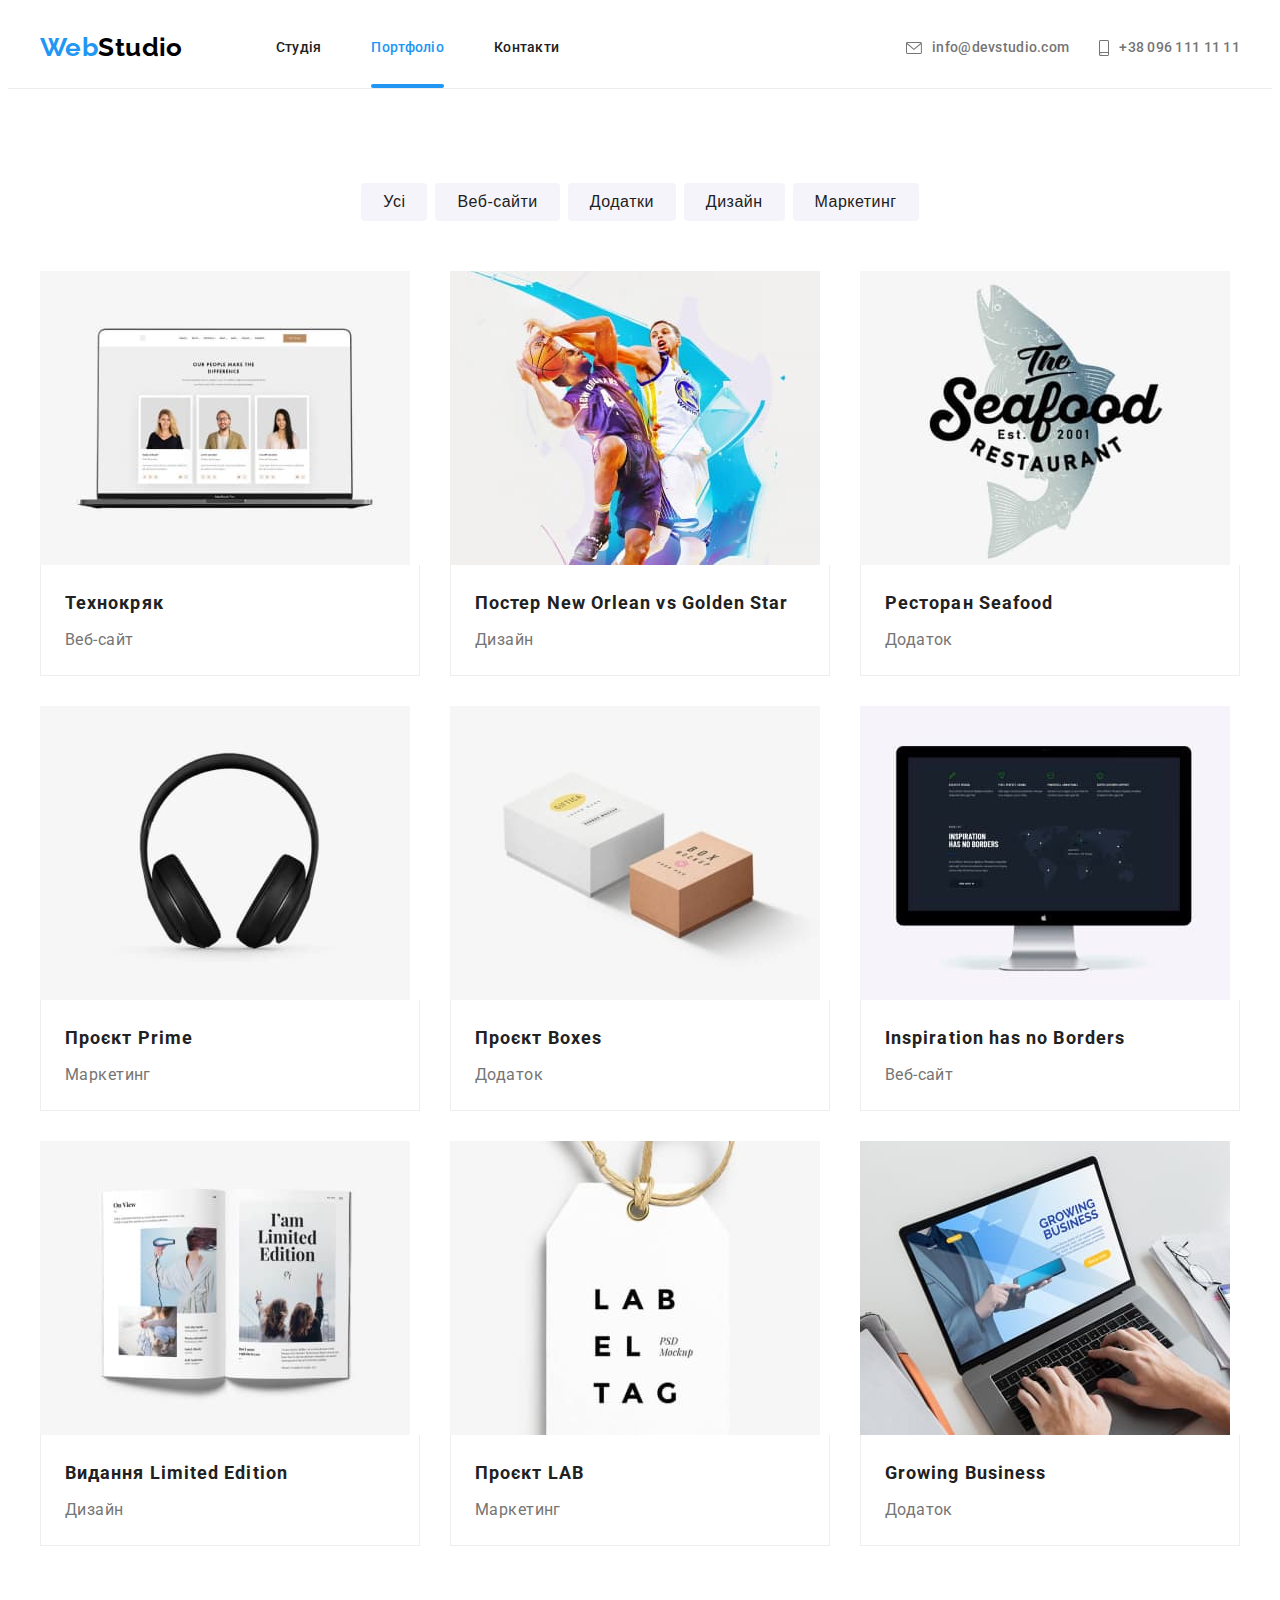
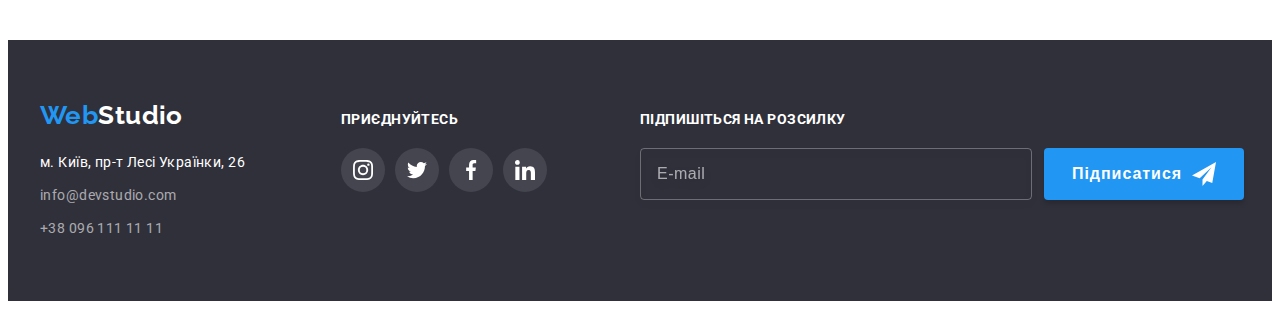
==== portfolio.html @ 10522398 "Зробив копію ДР №7" ====
<!DOCTYPE html>
<html lang="uk">
  <head>
    <meta charset="UTF-8" />
    <meta http-equiv="X-UA-Compatible" content="IE=edge" />
    <meta name="viewport" content="width=device-width, initial-scale=1.0" />
    <link rel="preconnect" href="https://fonts.googleapis.com" />
    <link rel="preconnect" href="https://fonts.gstatic.com" crossorigin />
    <link
      href="https://fonts.googleapis.com/css2?family=Raleway:wght@700&family=Roboto:wght@400;500;700;900&display=swap"
      rel="stylesheet"
    />
    <link
      rel="stylesheet"
      href="https://cdnjs.cloudflare.com/ajax/libs/modern-normalize/1.1.0/modern-normalize.min.css"
      integrity="sha512-wpPYUAdjBVSE4KJnH1VR1HeZfpl1ub8YT/NKx4PuQ5NmX2tKuGu6U/JRp5y+Y8XG2tV+wKQpNHVUX03MfMFn9Q=="
      crossorigin="anonymous"
      referrerpolicy="no-referrer"
    />
    <link rel="stylesheet" href="./css/main.min.css" />
    <title>WebStudio</title>
  </head>
  <body>
    <header class="header">
      <div class="container header__container">
        <nav class="navigation header__navigation">
          <a class="logo navigation__logo link" href="./index.html"
            >Web<span class="navigation__logo--color-black">Studio</span></a
          >
          <ul class="menu navigation__menu list">
            <li class="menu__item">
              <a class="menu__link link" href="./index.html">Студія</a>
            </li>
            <li class="menu__item">
              <a class="menu__link link current" href="./portfolio.html">Портфоліо</a>
            </li>
            <li class="menu__item">
              <a class="menu__link link" href="#">Контакти</a>
            </li>
          </ul>
        </nav>
        <ul class="contacts header__contacts list">
          <li>
            <a class="contacts__link link" href="mailto:info@devstudio.com">
              <svg class="contacts__icon" width="16" height="12">
                <use href="./img/icons.svg#icon-envelope"></use>
              </svg>
              info@devstudio.com</a
            >
          </li>
          <li>
            <a class="contacts__link link" href="tel:+380961111111">
              <svg class="contacts__icon" width="10" height="16">
                <use href="./img/icons.svg#icon-smartphone"></use>
              </svg>
              +38 096 111 11 11</a
            >
          </li>
        </ul>
      </div>
    </header>
    <main>
      <section class="portfolio">
        <div class="container">
          <h1 class="portfolio-title visually-hidden">Приклади робіт</h1>
          <ul class="portfolio-filter list">
            <li class="fiter-item">
              <button class="filter-btn btn" type="button">Усі</button>
            </li>
            <li class="fiter-item">
              <button class="filter-btn btn" type="button">Веб-сайти</button>
            </li>
            <li class="fiter-item">
              <button class="filter-btn btn" type="button">Додатки</button>
            </li>
            <li class="fiter-item">
              <button class="filter-btn btn" type="button">Дизайн</button>
            </li>
            <li class="fiter-item">
              <button class="filter-btn btn" type="button">Маркетинг</button>
            </li>
          </ul>
          <ul class="portfolio-list list">
            <li class="portfolio-item">
              <a
                class="portfolio-link link"
                href="#"
                target="_blank"
                rel="noreferrer nofollow noopener"
              >
                <div class="portfolio-top-wrap">
                  <img
                    class="portfolio-img"
                    src="./img/project-1.jpg"
                    alt="Веб-сайт відкритий на ноутбуку"
                    width="370"
                    height="294"
                  />
                  <p class="portfolio-top-text">
                    Ресурс пропонує комплексні пропозиції з різним рівнем
                    функціоналу та сервісів. Все це дозволить відвідувачу
                    отримати вичерпні відомості про компанію чи приватну особу.
                  </p>
                </div>
                <div class="portfolio-item-box">
                  <h2 class="portfolio-subtitle">Технокряк</h2>
                  <p class="portfolio-text">Веб-сайт</p>
                </div>
              </a>
            </li>
            <li class="portfolio-item">
              <a
                class="portfolio-link link"
                href="#"
                target="_blank"
                rel="noreferrer nofollow noopener"
              >
                <div class="portfolio-top-wrap">
                  <img
                    class="portfolio-img"
                    src="./img/project-2.jpg"
                    alt="Постер двох баскетболістів"
                    width="370"
                    height="294"
                  />
                  <p class="portfolio-top-text">
                    Ресурс пропонує комплексні пропозиції з різним рівнем
                    функціоналу та сервісів. Все це дозволить відвідувачу
                    отримати вичерпні відомості про компанію чи приватну особу.
                  </p>
                </div>
                <div class="portfolio-item-box">
                  <h2 class="portfolio-subtitle">
                    Постер <span lang="eu">New Orlean vs Golden Star</span>
                  </h2>
                  <p class="portfolio-text">Дизайн</p>
                </div>
              </a>
            </li>
            <li class="portfolio-item">
              <a
                class="portfolio-link link"
                href="#"
                target="_blank"
                rel="noreferrer nofollow noopener"
              >
                <div class="portfolio-top-wrap">
                  <img
                    class="portfolio-img"
                    src="./img/project-3.jpg"
                    alt="Логотип рибного ресторану"
                    width="370"
                    height="294"
                  />
                  <p class="portfolio-top-text">
                    Ресурс пропонує комплексні пропозиції з різним рівнем
                    функціоналу та сервісів. Все це дозволить відвідувачу
                    отримати вичерпні відомості про компанію чи приватну особу.
                  </p>
                </div>
                <div class="portfolio-item-box">
                  <h2 class="portfolio-subtitle">
                    Ресторан <span lang="eu">Seafood</span>
                  </h2>
                  <p class="portfolio-text">Додаток</p>
                </div>
              </a>
            </li>
            <li class="portfolio-item">
              <a
                class="portfolio-link link"
                href="#"
                target="_blank"
                rel="noreferrer nofollow noopener"
              >
                <div class="portfolio-top-wrap">
                  <img
                    class="portfolio-img"
                    src="./img/project-4.jpg"
                    alt="Навушники"
                    width="370"
                    height="294"
                  />
                  <p class="portfolio-top-text">
                    Ресурс пропонує комплексні пропозиції з різним рівнем
                    функціоналу та сервісів. Все це дозволить відвідувачу
                    отримати вичерпні відомості про компанію чи приватну особу.
                  </p>
                </div>
                <div class="portfolio-item-box">
                  <h2 class="portfolio-subtitle">
                    Проєкт <span lang="eu">Prime</span>
                  </h2>
                  <p class="portfolio-text">Маркетинг</p>
                </div>
              </a>
            </li>
            <li class="portfolio-item">
              <a
                class="portfolio-link link"
                href="#"
                target="_blank"
                rel="noreferrer nofollow noopener"
              >
                <div class="portfolio-top-wrap">
                  <img
                    class="portfolio-img"
                    src="./img/project-5.jpg"
                    alt="Дві коробки, біла і сіра"
                    width="370"
                    height="294"
                  />
                  <p class="portfolio-top-text">
                    Ресурс пропонує комплексні пропозиції з різним рівнем
                    функціоналу та сервісів. Все це дозволить відвідувачу
                    отримати вичерпні відомості про компанію чи приватну особу.
                  </p>
                </div>
                <div class="portfolio-item-box">
                  <h2 class="portfolio-subtitle">
                    Проєкт <span lang="eu">Boxes</span>
                  </h2>
                  <p class="portfolio-text">Додаток</p>
                </div>
              </a>
            </li>
            <li class="portfolio-item">
              <a
                class="portfolio-link link"
                href="#"
                target="_blank"
                rel="noreferrer nofollow noopener"
              >
                <div class="portfolio-top-wrap">
                  <img
                    class="portfolio-img"
                    src="./img/project-6.jpg"
                    alt="Веб-сайт відкритий на компьютері"
                    width="370"
                    height="294"
                  />
                  <p class="portfolio-top-text">
                    Ресурс пропонує комплексні пропозиції з різним рівнем
                    функціоналу та сервісів. Все це дозволить відвідувачу
                    отримати вичерпні відомості про компанію чи приватну особу.
                  </p>
                </div>
                <div class="portfolio-item-box">
                  <h2 class="portfolio-subtitle" lang="eu">
                    Inspiration has no Borders
                  </h2>
                  <p class="portfolio-text">Веб-сайт</p>
                </div>
              </a>
            </li>
            <li class="portfolio-item">
              <a
                class="portfolio-link link"
                href="#"
                target="_blank"
                rel="noreferrer nofollow noopener"
              >
                <div class="portfolio-top-wrap">
                  <img
                    class="portfolio-img"
                    src="./img/project-7.jpg"
                    alt="Розгорнуті сторінки журнала"
                    width="370"
                    height="294"
                  />
                  <p class="portfolio-top-text">
                    Ресурс пропонує комплексні пропозиції з різним рівнем
                    функціоналу та сервісів. Все це дозволить відвідувачу
                    отримати вичерпні відомості про компанію чи приватну особу.
                  </p>
                </div>
                <div class="portfolio-item-box">
                  <h2 class="portfolio-subtitle">
                    Видання <span lang="eu">Limited Edition</span>
                  </h2>
                  <p class="portfolio-text">Дизайн</p>
                </div>
              </a>
            </li>
            <li class="portfolio-item">
              <a
                class="portfolio-link link"
                href="#"
                target="_blank"
                rel="noreferrer nofollow noopener"
              >
                <div class="portfolio-top-wrap">
                  <img
                    class="portfolio-img"
                    src="./img/project-8.jpg"
                    alt="Дизайнерська бірка"
                    width="370"
                    height="294"
                  />
                  <p class="portfolio-top-text">
                    Ресурс пропонує комплексні пропозиції з різним рівнем
                    функціоналу та сервісів. Все це дозволить відвідувачу
                    отримати вичерпні відомості про компанію чи приватну особу.
                  </p>
                </div>
                <div class="portfolio-item-box">
                  <h2 class="portfolio-subtitle">
                    Проєкт <span lang="eu">LAB</span>
                  </h2>
                  <p class="portfolio-text">Маркетинг</p>
                </div>
              </a>
            </li>
            <li class="portfolio-item">
              <a
                class="portfolio-link link"
                href="#"
                target="_blank"
                rel="noreferrer nofollow noopener"
              >
                <div class="portfolio-top-wrap">
                  <img
                    class="portfolio-img"
                    src="./img/project-9.jpg"
                    alt="Чоловік відкриває додаток на ноутбуку"
                    width="370"
                    height="294"
                  />
                  <p class="portfolio-top-text">
                    Ресурс пропонує комплексні пропозиції з різним рівнем
                    функціоналу та сервісів. Все це дозволить відвідувачу
                    отримати вичерпні відомості про компанію чи приватну особу.
                  </p>
                </div>
                <div class="portfolio-item-box">
                  <h2 class="portfolio-subtitle" lang="eu">Growing Business</h2>
                  <p class="portfolio-text">Додаток</p>
                </div>
              </a>
            </li>
          </ul>
        </div>
      </section>
    </main>
    <footer class="footer">
      <div class="container footer__wrap">
        <div class="address-box">
          <a class="logo footer__logo link" href="./index.html"
            >Web<span class="footer__logo--color-white">Studio</span></a
          >
          <address class="address">
            <ul class="list">
              <li class="address__item">
                <a
                  class="address__link link"
                  href="https://goo.gl/maps/CPtrU1FHBa2aNyZL9"
                  target="_blank"
                  rel="noreferrer nofollow noopener"
                  >м. Київ, пр-т Лесі Українки, 26</a
                >
              </li>
              <li class="address__item">
                <a
                  class="address__link--secondary-color link"
                  href="mailto:info@devstudio.com"
                  >info@devstudio.com</a
                >
              </li>
              <li class="address__item">
                <a class="address__link--secondary-color link" href="tel:+380961111111"
                  >+38 096 111 11 11</a
                >
              </li>
            </ul>
          </address>
        </div>
        <div class="join">
          <p class="join__title">приєднуйтесь</p>
          <ul class="social list">
            <li class="social__item">
              <a
                class="social__link social__link--secondary-color link"
                href="#"
                target="_blank"
                rel="noreferrer nofollow noopener"
                ><svg class="join__icon" width="20" height="20">
                  <use href="./img/icons.svg#icon-instagram"></use>
                </svg>
              </a>
            </li>
            <li class="social__item">
              <a
                class="social__link social__link--secondary-color link"
                href="#"
                target="_blank"
                rel="noreferrer nofollow noopener"
                ><svg class="join__icon" width="20" height="20">
                  <use href="./img/icons.svg#icon-twitter"></use>
                </svg>
              </a>
            </li>
            <li class="social__item">
              <a
                class="social__link social__link--secondary-color link"
                href="#"
                target="_blank"
                rel="noreferrer nofollow noopener"
                ><svg class="join__icon" width="20" height="20">
                  <use href="./img/icons.svg#icon-facebook"></use>
                </svg>
              </a>
            </li>
            <li class="social__item">
              <a
                class="social__link social__link--secondary-color link"
                href="#"
                target="_blank"
                rel="noreferrer nofollow noopener"
                ><svg class="join__icon" width="20" height="20">
                  <use href="./img/icons.svg#icon-linkedin"></use>
                </svg>
              </a>
            </li>
          </ul>
        </div>
        <form class="subscribe footer__subscribe" name="subscribe">
          <label class="subscribe__title" for="subscribe"
            >Підпишіться на розсилку
          </label>
          <div class="subscribe__wrap">
            <input
              class="subscribe__input"
              type="email"
              name="email"
              id="subscribe"
              placeholder="E-mail"
            />
            <button class="subscribe__btn btn" type="submit">
              Підписатися
              <svg class="subscribe-icon" width="24" height="24">
                <use href="./img/icons.svg#icon-send"></use>
              </svg>
            </button>
          </div>
        </form>
      </div>
    </footer>
  </body>
</html>
---- css/main.min.css ----
:root{--accent-color: #2196f3;--primary-color: #757575;--secondary-color: #212121;--wite-color: #ffffff;--black-color: #000000;--sacondary-wite-color: rgba(255, 255, 255, 0.6);--background-color-wite: #ffffff;--sacondary-background-color: #2f303a;--team-background-color: #f5f4fa;--accent-background-color: #2196f3;--hover-background-color: #188ce8;--filter-background-color: #f5f4fa;--header-border: #ececec;--filter-item-border: #eeeeee;--hero-background-color: #c4c4c4;--icon-color: #afb1b8;--soc-background-color: rgba(255, 255, 255, 0.1);--animation: 250ms cubic-bezier(0.4, 0, 0.2, 1);--portfolio-overlay-background: rgba(33, 150, 243, 0.9);--backdrop-background-color: rgba(0, 0, 0, 0.2);--modal-background-color: #ffffff}p,h1,h2,h3,h4,h5,h6{margin:0}ul,ol{margin:0;padding-left:0}button{cursor:pointer}address{font-style:normal}img{display:block;max-width:100%;height:auto}body{font-family:"Roboto",sans-serif;font-size:14px;line-height:1.71;letter-spacing:.03em;color:var(--primary-color);background-color:var(--background-color-wite)}.link{text-decoration:none}.list{list-style:none}.visually-hidden{position:absolute;white-space:nowrap;width:1px;height:1px;overflow:hidden;border:0;padding:0;clip:rect(0 0 0 0);-webkit-clip-path:inset(50%);clip-path:inset(50%);margin:-1px}.logo{font-family:"Raleway",sans-serif;font-weight:700;font-size:26px;line-height:1.19;color:var(--accent-color);transition:color var(--animation)}.container{margin:0 auto;width:1200px;padding-left:15px;padding-right:15px}.btn{display:inline-block;border:none;text-align:center}.backdrop{width:100%;height:100%;background-color:var(--backdrop-background-color);position:fixed;top:0;transition:opacity 500ms linear,visibility 500ms linear;perspective:400px}.modal{padding:40px;width:528px;min-height:581px;background-color:var(--modal-background-color);box-shadow:0px 1px 3px rgba(0,0,0,.12),0px 1px 1px rgba(0,0,0,.14),0px 2px 1px rgba(0,0,0,.2);border-radius:4px;position:absolute;top:50%;left:50%;transform:translate(-50%, -50%) rotateX(0deg);transition:transform 500ms linear}.backdrop.is-hidden .modal{transform:translate(-50%, -50%) rotateX(270deg)}.modal-close{position:absolute;top:8px;right:8px;width:30px;height:30px;border:1px solid rgba(0,0,0,.1);border-radius:50%;background-color:rgba(0,0,0,0);display:flex;align-items:center;justify-content:center;transition:fill var(--animation)}.modal-close:hover,.modal-close:focus{fill:var(--accent-color)}.backdrop.is-hidden{visibility:hidden;opacity:0;pointer-events:none}.modal-title{margin-bottom:12px;font-weight:700;font-size:20px;line-height:1.15;text-align:center;letter-spacing:.03em;color:var(--secondary-color)}.modal-wrap{display:flex;flex-direction:column;align-items:center;gap:10px}.modal-label{width:100%;font-size:12px;line-height:1.17;letter-spacing:.01em}.modal-label-input{display:block;margin-top:4px;padding-left:41px;padding-right:16px;width:inherit;height:40px;border:1px solid rgba(33,33,33,.2);border-radius:4px;transition:border var(--animation)}.modal-label-input:focus{border:1px solid var(--accent-color)}.input-wrap{width:100%;position:relative}.modal-icon{position:absolute;top:50%;transform:translateY(-50%);left:12px;color:var(--secondary-color);fill:currentColor;transition:color var(--animation)}.modal-label-input:focus+.modal-icon{color:var(--accent-color)}.modal-label-textarea{display:block;padding:12px 16px;height:138px;resize:none;margin-top:4px;width:inherit;border:1px solid rgba(33,33,33,.2);border-radius:4px;transition:border var(--animation)}.modal-label-textarea:focus{border:1px solid var(--accent-color)}.modal-label-textarea::-moz-placeholder{font-family:"Roboto";font-style:normal;font-weight:400;font-size:12px;line-height:14px;letter-spacing:.01em;color:rgba(117,117,117,.5)}.modal-label-textarea:-ms-input-placeholder{font-family:"Roboto";font-style:normal;font-weight:400;font-size:12px;line-height:14px;letter-spacing:.01em;color:rgba(117,117,117,.5)}.modal-label-textarea::placeholder{font-family:"Roboto";font-style:normal;font-weight:400;font-size:12px;line-height:14px;letter-spacing:.01em;color:rgba(117,117,117,.5)}.modal-accept{display:flex;justify-content:center;align-items:center;margin-top:20px}.modal-accept-input{margin-right:8px;width:16px;height:15px}.modal-accept-icon{border:2px solid var(--secondary-color);border-radius:4px;margin-right:8px;transition:background-color var(--animation),border-color var(--animation)}.modal-accept-input:checked+.modal-accept-icon{background-color:var(--accent-color);border-color:var(--accent-color)}.modal-accept-formatting{font-family:"Roboto";font-size:14px}.modal-accept-link{color:var(--accent-color);transition:color var(--animation)}.modal-accept-link:hover,.modal-accept-link:focus{color:var(--hover-background-color)}.modal-btn{display:block;margin:0 auto;min-width:200px;height:50px;background-color:var(--accent-background-color);box-shadow:0px 4px 4px rgba(0,0,0,.15);border-radius:4px;border:none;font-weight:700;font-size:16px;line-height:1.88;letter-spacing:.06em;color:var(--wite-color);transition:background-color var(--animation)}.modal-btn:hover,.modal-btn:focus{background-color:var(--hover-background-color)}.social{display:flex;justify-content:center;gap:10px}.social__item{width:44px;height:44px}.social__link{width:100%;height:100%;border-radius:50%;display:flex;align-items:center;justify-content:center}.social__icon{fill:currentColor}.header{border-bottom:1px solid var(--header-border)}.header__container{display:flex;align-items:center;justify-content:space-between}.header__navigation{display:flex;align-items:center;gap:93px}.navigation__logo{padding-top:24px;padding-bottom:25px}.navigation__logo:hover,.navigation__logo:focus{color:var(--black-color)}.navigation__logo--color-black{color:var(--black-color);transition:color var(--animation)}.navigation__logo:hover .navigation__logo--color-black,.navigation__logo:focus .navigation__logo--color-black{color:var(--accent-color)}.navigation__menu{display:flex;gap:50px}.menu__link{position:relative;padding-top:32px;padding-bottom:32px;font-weight:500;line-height:1.14;letter-spacing:.02em;color:var(--secondary-color);transition:color var(--animation)}.menu__link::after{content:"";position:absolute;bottom:-1px;display:block;width:100%;height:4px;background-color:var(--accent-background-color);border-radius:2px;transform:scaleX(0);transition:transform var(--animation)}.menu__link:hover::after,.menu__link:focus::after{transform:scaleX(1)}.menu__link.current{color:var(--accent-color)}.menu__link.current::after{transform:scaleX(1)}.menu__link:hover,.menu__link:focus{color:var(--accent-color)}.header__contacts{display:flex;gap:30px}.contacts__link{position:relative;display:flex;align-items:center;gap:10px;padding-top:32px;padding-bottom:32px;font-weight:500;line-height:1.14;letter-spacing:.02em;color:inherit;transition:color var(--animation)}.contacts__link::after{content:"";position:absolute;bottom:-1px;display:block;width:100%;height:4px;background-color:var(--accent-background-color);border-radius:2px;transform:scaleX(0);transition:transform var(--animation)}.contacts__link:hover::after,.contacts__link:focus::after{transform:scaleX(1)}.contacts__link:hover,.contacts__link:focus{color:var(--accent-color)}.contacts__icon{fill:currentColor}.hero{background-size:cover;background-position:center;background-repeat:no-repeat;background-image:linear-gradient(rgba(47, 48, 58, 0.4), rgba(47, 48, 58, 0.4)),url(../img/img-bg.jpg);background-color:var(--hero-background-color);max-width:1600px;min-height:600px;padding:200px 0;text-align:center}.hero__wrap{margin:0 auto}.hero__title{max-width:696px;margin-right:auto;margin-left:auto;margin-bottom:30px;font-weight:900;font-size:44px;line-height:1.36;letter-spacing:.06em;text-transform:uppercase;color:var(--wite-color)}.hero__btn{padding:10px 32px;font-weight:700;font-size:16px;line-height:1.88;letter-spacing:.06em;color:var(--wite-color);background-color:var(--accent-background-color);box-shadow:0px 4px 4px rgba(0,0,0,.15);border-radius:4px;transition:background-color var(--animation)}.hero__btn:hover,.hero__btn:focus{background-color:var(--hover-background-color)}.advantages{padding:94px 0}.advantages__list{display:flex;gap:30px}.advantages__item{flex-basis:calc((100% - 90px)/4)}.advantages__wrap{display:flex;align-items:center;justify-content:center;margin-bottom:30px;width:100%;height:120px;background-color:var(--team-background-color);border-radius:4px}.advantages__subtitle{margin-bottom:10px;font-weight:700;font-size:14px;line-height:1.14;text-transform:uppercase;color:var(--secondary-color)}.pictures{padding-bottom:94px}.pictures__title{margin-bottom:50px;font-weight:700;font-size:36px;line-height:1.17;text-align:center;color:var(--secondary-color)}.pictures__list{display:flex;gap:30px}.pictures__item{position:relative;flex-basis:calc((100% - 60px)/3)}.pictures__text{position:absolute;bottom:0;width:100%;padding-top:27px;padding-bottom:27px;font-weight:700;line-height:1.14;text-align:center;text-transform:uppercase;background:rgba(47,48,58,.8);color:#fff}.team{padding:94px 0;background-color:var(--team-background-color)}.team__title{margin-bottom:50px;font-weight:700;font-size:36px;line-height:1.17;text-align:center;color:var(--secondary-color)}.team__list{display:flex;gap:30px}.team__item{flex-basis:calc((100% - 90px)/4);padding-bottom:30px;box-shadow:0px 1px 3px rgba(0,0,0,.12),0px 1px 1px rgba(0,0,0,.14),0px 2px 1px rgba(0,0,0,.2);border-radius:0px 0px 4px 4px;background-color:var(--background-color-wite)}.team__img{margin-bottom:30px}.team__subtitle{margin-bottom:10px;font-weight:500;font-size:16px;line-height:1.19;text-align:center;color:var(--secondary-color)}.team__text{margin-bottom:16px;font-size:16px;line-height:1.19;text-align:center}.tean__color-link{background-color:var(--background-color-wite);color:var(--icon-color);transition:background-color var(--animation),color var(--animation)}.tean__color-link:hover,.tean__color-link:focus{background-color:var(--accent-background-color);color:var(--background-color-wite)}.clients{padding:94px 0}.clients__title{font-size:36px;line-height:1.17;text-align:center;letter-spacing:.03em;color:var(--secondary-color);margin-bottom:50px}.clients__list{display:flex;gap:30px}.company__item{width:calc((100% - 150px)/6);height:92px}.company__link{width:100%;height:100%;color:var(--icon-color);border:1px solid var(--icon-color);border-radius:4px;display:flex;align-items:center;justify-content:center;transition:color var(--animation),border-color var(--animation)}.company__link:hover,.company__link:focus{color:var(--accent-color);border-color:var(--accent-color)}.company__icon{fill:currentColor}.footer{padding:60px 0;background-color:var(--sacondary-background-color)}.footer__wrap{display:flex}.address-box{margin-right:70px}.footer__logo{display:inline-block;margin-bottom:20px}.footer__logo:hover,.footer__logo:focus{color:var(--wite-color)}.footer__logo--color-white{color:var(--wite-color);transition:color var(--animation)}.footer__logo:hover .footer__logo--color-white,.footer__logo:focus .footer__logo--color-white{color:var(--accent-color)}.address{min-width:231px}.address__link{color:var(--wite-color);transition:color var(--animation)}.address__link:hover,.address__link:focus{color:var(--accent-color)}.address__link--secondary-color{color:var(--sacondary-wite-color);transition:color var(--animation)}.address__link--secondary-color:hover,.address__link--secondary-color:focus{color:var(--accent-color)}.address__item:not(:last-child){margin-bottom:9px}.join__title{font-weight:700;line-height:1.14;text-transform:uppercase;color:var(--wite-color);margin-top:12px;margin-bottom:20px}.join__list{display:flex;justify-content:center;gap:10px}.join-item{width:44px;height:44px}.social__link--secondary-color{background-color:var(--soc-background-color);color:var(--wite-color);transition:background-color var(--animation)}.social__link--secondary-color:hover,.social__link--secondary-color:focus{background-color:var(--accent-background-color)}.join__icon{fill:currentColor}.footer__subscribe{margin-left:93px}.subscribe__title{display:block;padding-top:12px;padding-bottom:20px;font-weight:700;line-height:1.14;text-transform:uppercase;color:var(--wite-color)}.subscribe__wrap{display:flex;gap:12px}.subscribe__input{padding:0 16px;width:358px;height:50px;font-size:16px;letter-spacing:.03em;color:rgba(255,255,255,.6);border:1px solid rgba(255,255,255,.3);filter:drop-shadow(0px 4px 4px rgba(0, 0, 0, 0.15));border-radius:4px;background-color:inherit}.subscribe__input::-moz-placeholder{font-size:16px;letter-spacing:.03em;color:rgba(255,255,255,.6)}.subscribe__input:-ms-input-placeholder{font-size:16px;letter-spacing:.03em;color:rgba(255,255,255,.6)}.subscribe__input::placeholder{font-size:16px;letter-spacing:.03em;color:rgba(255,255,255,.6)}.subscribe__btn{display:flex;align-items:center;justify-content:center;gap:10px;padding:10px 28px;font-weight:700;font-size:16px;line-height:1.88;letter-spacing:.06em;color:var(--wite-color);fill:currentColor;background-color:var(--accent-background-color);box-shadow:0px 4px 4px rgba(0,0,0,.15);border-radius:4px;border:none;transition:background-color var(--animation)}.subscribe__btn:hover,.subscribe__btn:focus{background-color:var(--hover-background-color)}.portfolio{padding:94px 0}.portfolio-filter{display:flex;justify-content:center;gap:8px;margin-bottom:50px}.filter-btn{padding:6px 22px;border-radius:4px;font-weight:500;font-size:16px;line-height:1.62;letter-spacing:.03em;color:var(--secondary-color);background-color:var(--filter-background-color);transition:color var(--animation),background-color var(--animation),box-shadow var(--animation)}.filter-btn:hover,.filter-btn:focus{color:var(--wite-color);background-color:var(--accent-background-color);box-shadow:0px 3px 1px rgba(0,0,0,.1),0px 1px 2px rgba(0,0,0,.08),0px 2px 2px rgba(0,0,0,.12)}.portfolio-list{display:flex;gap:30px;flex-wrap:wrap}.portfolio-item{flex-basis:calc((100% - 60px)/3);transition:box-shadow var(--animation)}.portfolio-link{display:block}.portfolio-link:hover,.portfolio-link:focus{box-shadow:0px 1px 1px rgba(0,0,0,.12),0px 4px 4px rgba(0,0,0,.06),1px 4px 6px rgba(0,0,0,.16)}.portfolio-item-box{border:1px solid var(--filter-item-border);border-top:0;padding:20px 24px}.portfolio-top-wrap{position:relative;overflow:hidden}.portfolio-top-text{position:absolute;top:0;padding:63px 24px;font-size:18px;line-height:1.56;letter-spacing:.03em;color:var(--wite-color);background-color:var(--portfolio-overlay-background);height:100%;transform:translateY(100%);transition:transform var(--animation);overflow:auto}.portfolio-link:hover .portfolio-top-text,.portfolio-link:focus .portfolio-top-text{transform:translateY(0)}.portfolio-subtitle{margin-bottom:4px;font-weight:700;font-size:18px;line-height:2;letter-spacing:.06em;color:var(--secondary-color)}.portfolio-text{font-size:16px;line-height:1.88;color:var(--primary-color)}/*# sourceMappingURL=main.min.css.map */
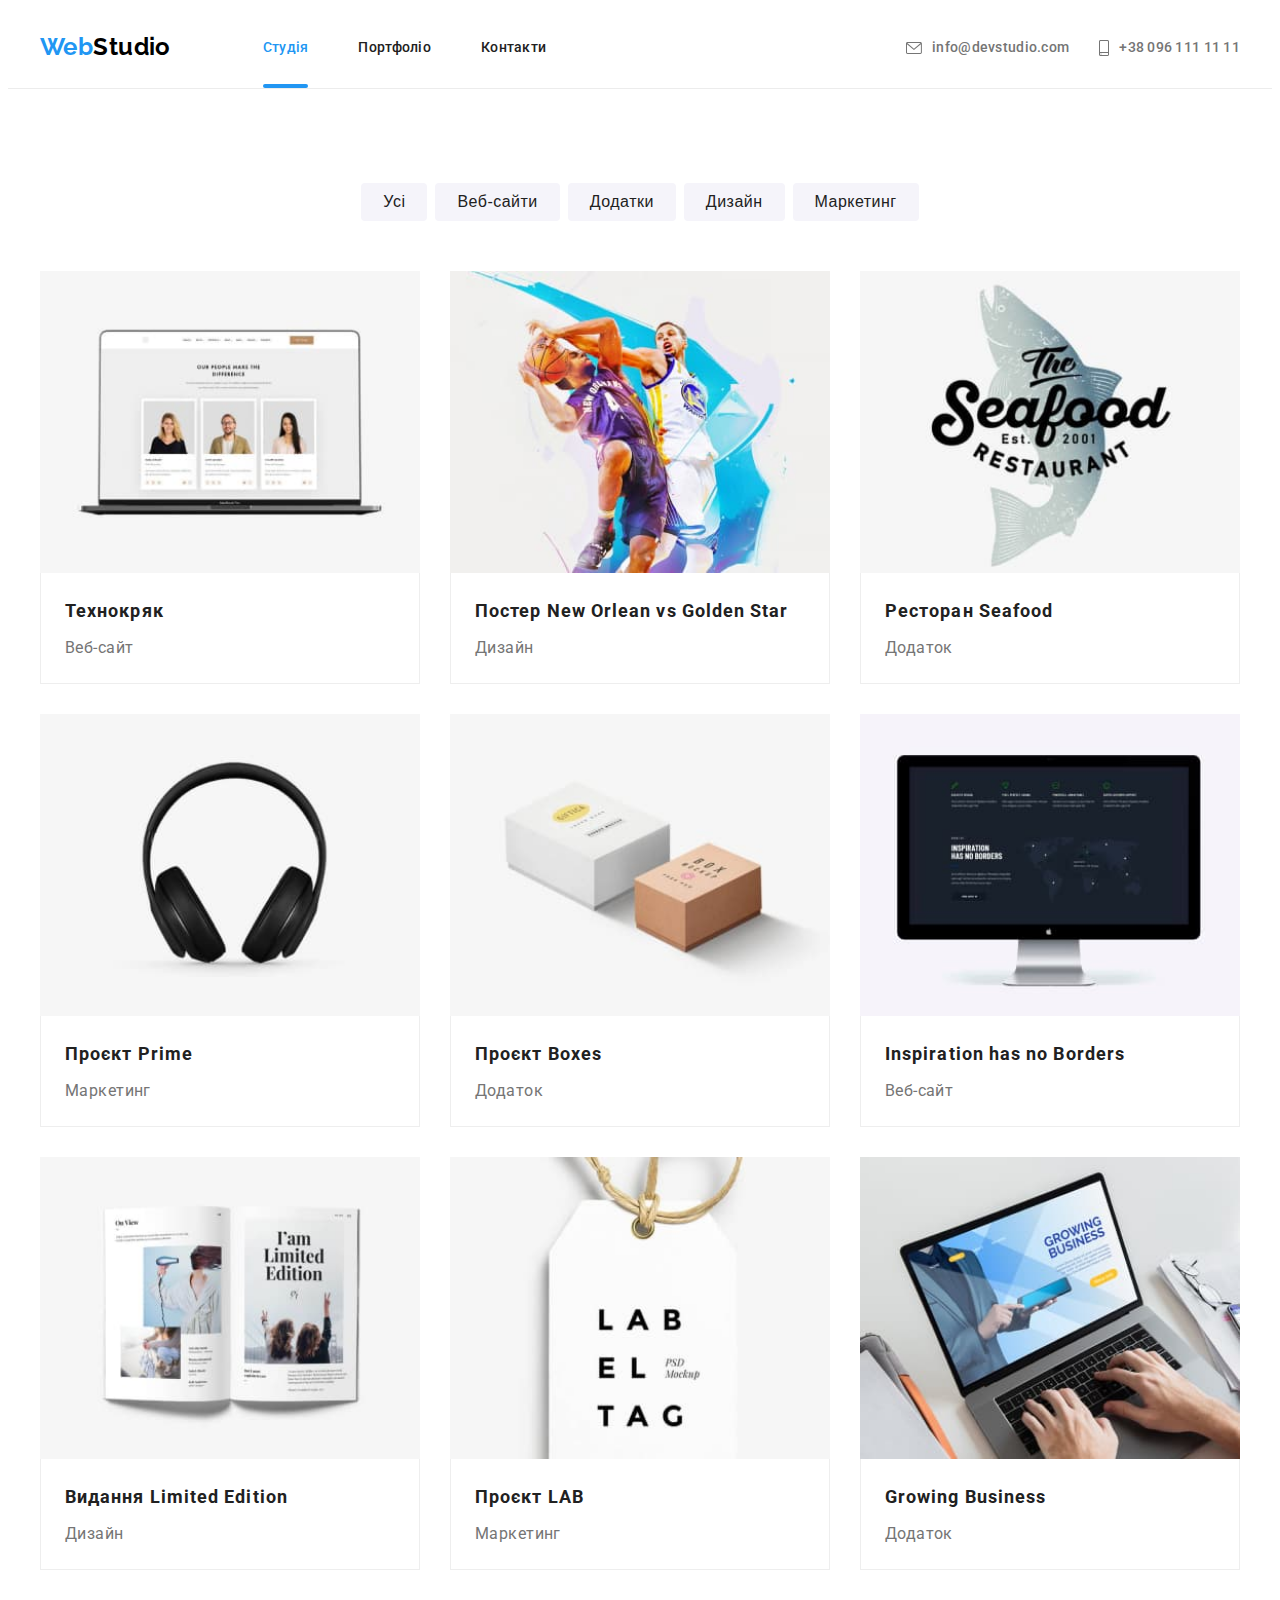
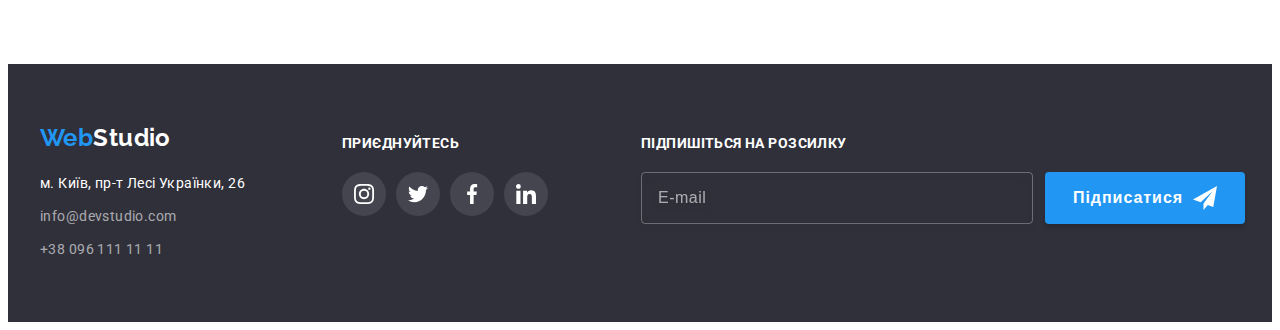
==== commit dace5418: "Доробив адаптивну графіку" ====
--- a/portfolio.html
+++ b/portfolio.html
@@ -23,40 +23,142 @@
   <body>
     <header class="header">
       <div class="container header__container">
-        <nav class="navigation header__navigation">
-          <a class="logo navigation__logo link" href="./index.html"
-            >Web<span class="navigation__logo--color-black">Studio</span></a
+        <a class="logo navigation__logo link" href="./index.html"
+          >Web<span class="navigation__logo--color-black">Studio</span></a
+        >
+        <div class="header__wrap">
+          <nav class="navigation header__navigation">
+            <ul class="menu navigation__menu list">
+              <li class="menu__item">
+                <a class="menu__link link current" href="./index.html"
+                  >Студія</a
+                >
+              </li>
+              <li class="menu__item">
+                <a class="menu__link link" href="./portfolio.html">Портфоліо</a>
+              </li>
+              <li class="menu__item">
+                <a class="menu__link link" href="#">Контакти</a>
+              </li>
+            </ul>
+          </nav>
+          <ul class="contacts header__contacts list">
+            <li>
+              <a class="contacts__link link" href="mailto:info@devstudio.com">
+                <svg class="contacts__icon--mail" width="16" height="12">
+                  <use href="./img/icons.svg#icon-envelope"></use>
+                </svg>
+                info@devstudio.com</a
+              >
+            </li>
+            <li>
+              <a class="contacts__link link" href="tel:+380961111111">
+                <svg class="contacts__icon--tel" width="10" height="16">
+                  <use href="./img/icons.svg#icon-smartphone"></use>
+                </svg>
+                +38 096 111 11 11</a
+              >
+            </li>
+          </ul>
+        </div>
+        <button class="menu-btn" type="button" data-menu-open>
+          <svg
+            width="40"
+            height="40"
+            aria-label="Кнопка відкриття мобільного меню"
           >
-          <ul class="menu navigation__menu list">
-            <li class="menu__item">
-              <a class="menu__link link" href="./index.html">Студія</a>
-            </li>
-            <li class="menu__item">
-              <a class="menu__link link current" href="./portfolio.html">Портфоліо</a>
-            </li>
-            <li class="menu__item">
-              <a class="menu__link link" href="#">Контакти</a>
+            <use
+              class="menu-btn__icon-menu"
+              href="./img/icons.svg#icon-menu"
+            ></use>
+          </svg>
+        </button>
+      </div>
+      <div class="mob-menu container is-hidden" data-menu>
+        <button class="menu-btn--close" type="button" data-menu-close>
+          <svg
+            width="40"
+            height="40"
+            aria-label="Кнопка закриття мобільного меню"
+          >
+            <use
+              class="menu-btn__icon-close"
+              href="./img/icons.svg#icon-close_menu"
+            ></use>
+          </svg>
+        </button>
+        <nav class="mob-menu__navigation">
+          <ul class="mob-menu__list list">
+            <li class="mob-menu__item">
+              <a class="mob-menu__link link current" href="./index.html"
+                >Студія</a
+              >
+            </li>
+            <li class="mob-menu__item">
+              <a class="mob-menu__link link" href="./portfolio.html"
+                >Портфоліо</a
+              >
+            </li>
+            <li class="mob-menu__item">
+              <a class="mob-menu__link link" href="#">Контакти</a>
             </li>
           </ul>
         </nav>
-        <ul class="contacts header__contacts list">
-          <li>
-            <a class="contacts__link link" href="mailto:info@devstudio.com">
-              <svg class="contacts__icon" width="16" height="12">
-                <use href="./img/icons.svg#icon-envelope"></use>
-              </svg>
-              info@devstudio.com</a
-            >
-          </li>
-          <li>
-            <a class="contacts__link link" href="tel:+380961111111">
-              <svg class="contacts__icon" width="10" height="16">
-                <use href="./img/icons.svg#icon-smartphone"></use>
-              </svg>
-              +38 096 111 11 11</a
-            >
-          </li>
-        </ul>
+        <div class="mob-menu__contacts--box">
+          <ul class="mob-menu__contacts list">
+            <li class="mob-menu__contacts-item">
+              <a class="mob-menu__contacts--tel link" href="tel:+380961111111">
+                +38 096 111 11 11</a
+              >
+            </li>
+            <li class="mob-menu__contacts-item">
+              <a
+                class="mob-menu__contacts--mail link"
+                href="mailto:info@devstudio.com"
+              >
+                info@devstudio.com</a
+              >
+            </li>
+          </ul>
+          <ul class="mob-menu__soc">
+            <li class="mob-menu__soc-list list">
+              <a
+                class="mob-menu__soc-link link"
+                href="#"
+                target="_blank"
+                rel="noreferrer nofollow noopener"
+                >Instagram</a
+              >
+            </li>
+            <li class="mob-menu__soc-list list">
+              <a
+                class="mob-menu__soc-link link"
+                href="#"
+                target="_blank"
+                rel="noreferrer nofollow noopener"
+                >Twitter</a
+              >
+            </li>
+            <li class="mob-menu__soc-list list">
+              <a
+                class="mob-menu__soc-link link"
+                href="#"
+                target="_blank"
+                rel="noreferrer nofollow noopener"
+                >Facebook</a
+              >
+            </li>
+            <li class="mob-menu__soc-list list">
+              <a
+                class="mob-menu__soc-link link"
+                href="#"
+                target="_blank"
+                rel="noreferrer nofollow noopener"
+                >LinkedIn</a
+              >
+            </li>
+          </ul>
+        </div>
       </div>
     </header>
     <main>
@@ -344,84 +446,88 @@
     </main>
     <footer class="footer">
       <div class="container footer__wrap">
-        <div class="address-box">
-          <a class="logo footer__logo link" href="./index.html"
-            >Web<span class="footer__logo--color-white">Studio</span></a
-          >
-          <address class="address">
-            <ul class="list">
-              <li class="address__item">
+        <div class="footer__box">
+          <div class="footer__address-box">
+            <a class="logo footer__logo link" href="./index.html"
+              >Web<span class="footer__logo--color-white">Studio</span></a
+            >
+            <address class="address">
+              <ul class="list">
+                <li class="address__item">
+                  <a
+                    class="address__link link"
+                    href="https://goo.gl/maps/CPtrU1FHBa2aNyZL9"
+                    target="_blank"
+                    rel="noreferrer nofollow noopener"
+                    >м. Київ, пр-т Лесі Українки, 26</a
+                  >
+                </li>
+                <li class="address__item">
+                  <a
+                    class="address__link--secondary-color link"
+                    href="mailto:info@devstudio.com"
+                    >info@devstudio.com</a
+                  >
+                </li>
+                <li class="address__item">
+                  <a
+                    class="address__link--secondary-color link"
+                    href="tel:+380961111111"
+                    >+38 096 111 11 11</a
+                  >
+                </li>
+              </ul>
+            </address>
+          </div>
+          <div class="join footer__join">
+            <p class="join__title">приєднуйтесь</p>
+            <ul class="social list">
+              <li class="social__item">
                 <a
-                  class="address__link link"
-                  href="https://goo.gl/maps/CPtrU1FHBa2aNyZL9"
+                  class="social__link social__link--secondary-color link"
+                  href="#"
                   target="_blank"
                   rel="noreferrer nofollow noopener"
-                  >м. Київ, пр-т Лесі Українки, 26</a
-                >
-              </li>
-              <li class="address__item">
+                  ><svg class="join__icon" width="20" height="20">
+                    <use href="./img/icons.svg#icon-instagram"></use>
+                  </svg>
+                </a>
+              </li>
+              <li class="social__item">
                 <a
-                  class="address__link--secondary-color link"
-                  href="mailto:info@devstudio.com"
-                  >info@devstudio.com</a
-                >
-              </li>
-              <li class="address__item">
-                <a class="address__link--secondary-color link" href="tel:+380961111111"
-                  >+38 096 111 11 11</a
-                >
+                  class="social__link social__link--secondary-color link"
+                  href="#"
+                  target="_blank"
+                  rel="noreferrer nofollow noopener"
+                  ><svg class="join__icon" width="20" height="20">
+                    <use href="./img/icons.svg#icon-twitter"></use>
+                  </svg>
+                </a>
+              </li>
+              <li class="social__item">
+                <a
+                  class="social__link social__link--secondary-color link"
+                  href="#"
+                  target="_blank"
+                  rel="noreferrer nofollow noopener"
+                  ><svg class="join__icon" width="20" height="20">
+                    <use href="./img/icons.svg#icon-facebook"></use>
+                  </svg>
+                </a>
+              </li>
+              <li class="social__item">
+                <a
+                  class="social__link social__link--secondary-color link"
+                  href="#"
+                  target="_blank"
+                  rel="noreferrer nofollow noopener"
+                  ><svg class="join__icon" width="20" height="20">
+                    <use href="./img/icons.svg#icon-linkedin"></use>
+                  </svg>
+                </a>
               </li>
             </ul>
-          </address>
-        </div>
-        <div class="join">
-          <p class="join__title">приєднуйтесь</p>
-          <ul class="social list">
-            <li class="social__item">
-              <a
-                class="social__link social__link--secondary-color link"
-                href="#"
-                target="_blank"
-                rel="noreferrer nofollow noopener"
-                ><svg class="join__icon" width="20" height="20">
-                  <use href="./img/icons.svg#icon-instagram"></use>
-                </svg>
-              </a>
-            </li>
-            <li class="social__item">
-              <a
-                class="social__link social__link--secondary-color link"
-                href="#"
-                target="_blank"
-                rel="noreferrer nofollow noopener"
-                ><svg class="join__icon" width="20" height="20">
-                  <use href="./img/icons.svg#icon-twitter"></use>
-                </svg>
-              </a>
-            </li>
-            <li class="social__item">
-              <a
-                class="social__link social__link--secondary-color link"
-                href="#"
-                target="_blank"
-                rel="noreferrer nofollow noopener"
-                ><svg class="join__icon" width="20" height="20">
-                  <use href="./img/icons.svg#icon-facebook"></use>
-                </svg>
-              </a>
-            </li>
-            <li class="social__item">
-              <a
-                class="social__link social__link--secondary-color link"
-                href="#"
-                target="_blank"
-                rel="noreferrer nofollow noopener"
-                ><svg class="join__icon" width="20" height="20">
-                  <use href="./img/icons.svg#icon-linkedin"></use>
-                </svg>
-              </a>
-            </li>
-          </ul>
+          </div>
         </div>
         <form class="subscribe footer__subscribe" name="subscribe">
           <label class="subscribe__title" for="subscribe"
@@ -445,5 +551,6 @@
         </form>
       </div>
     </footer>
+    <script src="./js/menu.js"></script>
   </body>
 </html>
--- a/css/main.min.css
+++ b/css/main.min.css
@@ -1 +1 @@
-:root{--accent-color: #2196f3;--primary-color: #757575;--secondary-color: #212121;--wite-color: #ffffff;--black-color: #000000;--sacondary-wite-color: rgba(255, 255, 255, 0.6);--background-color-wite: #ffffff;--sacondary-background-color: #2f303a;--team-background-color: #f5f4fa;--accent-background-color: #2196f3;--hover-background-color: #188ce8;--filter-background-color: #f5f4fa;--header-border: #ececec;--filter-item-border: #eeeeee;--hero-background-color: #c4c4c4;--icon-color: #afb1b8;--soc-background-color: rgba(255, 255, 255, 0.1);--animation: 250ms cubic-bezier(0.4, 0, 0.2, 1);--portfolio-overlay-background: rgba(33, 150, 243, 0.9);--backdrop-background-color: rgba(0, 0, 0, 0.2);--modal-background-color: #ffffff}p,h1,h2,h3,h4,h5,h6{margin:0}ul,ol{margin:0;padding-left:0}button{cursor:pointer}address{font-style:normal}img{display:block;max-width:100%;height:auto}body{font-family:"Roboto",sans-serif;font-size:14px;line-height:1.71;letter-spacing:.03em;color:var(--primary-color);background-color:var(--background-color-wite)}.link{text-decoration:none}.list{list-style:none}.visually-hidden{position:absolute;white-space:nowrap;width:1px;height:1px;overflow:hidden;border:0;padding:0;clip:rect(0 0 0 0);-webkit-clip-path:inset(50%);clip-path:inset(50%);margin:-1px}.logo{font-family:"Raleway",sans-serif;font-weight:700;font-size:26px;line-height:1.19;color:var(--accent-color);transition:color var(--animation)}.container{margin:0 auto;width:1200px;padding-left:15px;padding-right:15px}.btn{display:inline-block;border:none;text-align:center}.backdrop{width:100%;height:100%;background-color:var(--backdrop-background-color);position:fixed;top:0;transition:opacity 500ms linear,visibility 500ms linear;perspective:400px}.modal{padding:40px;width:528px;min-height:581px;background-color:var(--modal-background-color);box-shadow:0px 1px 3px rgba(0,0,0,.12),0px 1px 1px rgba(0,0,0,.14),0px 2px 1px rgba(0,0,0,.2);border-radius:4px;position:absolute;top:50%;left:50%;transform:translate(-50%, -50%) rotateX(0deg);transition:transform 500ms linear}.backdrop.is-hidden .modal{transform:translate(-50%, -50%) rotateX(270deg)}.modal-close{position:absolute;top:8px;right:8px;width:30px;height:30px;border:1px solid rgba(0,0,0,.1);border-radius:50%;background-color:rgba(0,0,0,0);display:flex;align-items:center;justify-content:center;transition:fill var(--animation)}.modal-close:hover,.modal-close:focus{fill:var(--accent-color)}.backdrop.is-hidden{visibility:hidden;opacity:0;pointer-events:none}.modal-title{margin-bottom:12px;font-weight:700;font-size:20px;line-height:1.15;text-align:center;letter-spacing:.03em;color:var(--secondary-color)}.modal-wrap{display:flex;flex-direction:column;align-items:center;gap:10px}.modal-label{width:100%;font-size:12px;line-height:1.17;letter-spacing:.01em}.modal-label-input{display:block;margin-top:4px;padding-left:41px;padding-right:16px;width:inherit;height:40px;border:1px solid rgba(33,33,33,.2);border-radius:4px;transition:border var(--animation)}.modal-label-input:focus{border:1px solid var(--accent-color)}.input-wrap{width:100%;position:relative}.modal-icon{position:absolute;top:50%;transform:translateY(-50%);left:12px;color:var(--secondary-color);fill:currentColor;transition:color var(--animation)}.modal-label-input:focus+.modal-icon{color:var(--accent-color)}.modal-label-textarea{display:block;padding:12px 16px;height:138px;resize:none;margin-top:4px;width:inherit;border:1px solid rgba(33,33,33,.2);border-radius:4px;transition:border var(--animation)}.modal-label-textarea:focus{border:1px solid var(--accent-color)}.modal-label-textarea::-moz-placeholder{font-family:"Roboto";font-style:normal;font-weight:400;font-size:12px;line-height:14px;letter-spacing:.01em;color:rgba(117,117,117,.5)}.modal-label-textarea:-ms-input-placeholder{font-family:"Roboto";font-style:normal;font-weight:400;font-size:12px;line-height:14px;letter-spacing:.01em;color:rgba(117,117,117,.5)}.modal-label-textarea::placeholder{font-family:"Roboto";font-style:normal;font-weight:400;font-size:12px;line-height:14px;letter-spacing:.01em;color:rgba(117,117,117,.5)}.modal-accept{display:flex;justify-content:center;align-items:center;margin-top:20px}.modal-accept-input{margin-right:8px;width:16px;height:15px}.modal-accept-icon{border:2px solid var(--secondary-color);border-radius:4px;margin-right:8px;transition:background-color var(--animation),border-color var(--animation)}.modal-accept-input:checked+.modal-accept-icon{background-color:var(--accent-color);border-color:var(--accent-color)}.modal-accept-formatting{font-family:"Roboto";font-size:14px}.modal-accept-link{color:var(--accent-color);transition:color var(--animation)}.modal-accept-link:hover,.modal-accept-link:focus{color:var(--hover-background-color)}.modal-btn{display:block;margin:0 auto;min-width:200px;height:50px;background-color:var(--accent-background-color);box-shadow:0px 4px 4px rgba(0,0,0,.15);border-radius:4px;border:none;font-weight:700;font-size:16px;line-height:1.88;letter-spacing:.06em;color:var(--wite-color);transition:background-color var(--animation)}.modal-btn:hover,.modal-btn:focus{background-color:var(--hover-background-color)}.social{display:flex;justify-content:center;gap:10px}.social__item{width:44px;height:44px}.social__link{width:100%;height:100%;border-radius:50%;display:flex;align-items:center;justify-content:center}.social__icon{fill:currentColor}.header{border-bottom:1px solid var(--header-border)}.header__container{display:flex;align-items:center;justify-content:space-between}.header__navigation{display:flex;align-items:center;gap:93px}.navigation__logo{padding-top:24px;padding-bottom:25px}.navigation__logo:hover,.navigation__logo:focus{color:var(--black-color)}.navigation__logo--color-black{color:var(--black-color);transition:color var(--animation)}.navigation__logo:hover .navigation__logo--color-black,.navigation__logo:focus .navigation__logo--color-black{color:var(--accent-color)}.navigation__menu{display:flex;gap:50px}.menu__link{position:relative;padding-top:32px;padding-bottom:32px;font-weight:500;line-height:1.14;letter-spacing:.02em;color:var(--secondary-color);transition:color var(--animation)}.menu__link::after{content:"";position:absolute;bottom:-1px;display:block;width:100%;height:4px;background-color:var(--accent-background-color);border-radius:2px;transform:scaleX(0);transition:transform var(--animation)}.menu__link:hover::after,.menu__link:focus::after{transform:scaleX(1)}.menu__link.current{color:var(--accent-color)}.menu__link.current::after{transform:scaleX(1)}.menu__link:hover,.menu__link:focus{color:var(--accent-color)}.header__contacts{display:flex;gap:30px}.contacts__link{position:relative;display:flex;align-items:center;gap:10px;padding-top:32px;padding-bottom:32px;font-weight:500;line-height:1.14;letter-spacing:.02em;color:inherit;transition:color var(--animation)}.contacts__link::after{content:"";position:absolute;bottom:-1px;display:block;width:100%;height:4px;background-color:var(--accent-background-color);border-radius:2px;transform:scaleX(0);transition:transform var(--animation)}.contacts__link:hover::after,.contacts__link:focus::after{transform:scaleX(1)}.contacts__link:hover,.contacts__link:focus{color:var(--accent-color)}.contacts__icon{fill:currentColor}.hero{background-size:cover;background-position:center;background-repeat:no-repeat;background-image:linear-gradient(rgba(47, 48, 58, 0.4), rgba(47, 48, 58, 0.4)),url(../img/img-bg.jpg);background-color:var(--hero-background-color);max-width:1600px;min-height:600px;padding:200px 0;text-align:center}.hero__wrap{margin:0 auto}.hero__title{max-width:696px;margin-right:auto;margin-left:auto;margin-bottom:30px;font-weight:900;font-size:44px;line-height:1.36;letter-spacing:.06em;text-transform:uppercase;color:var(--wite-color)}.hero__btn{padding:10px 32px;font-weight:700;font-size:16px;line-height:1.88;letter-spacing:.06em;color:var(--wite-color);background-color:var(--accent-background-color);box-shadow:0px 4px 4px rgba(0,0,0,.15);border-radius:4px;transition:background-color var(--animation)}.hero__btn:hover,.hero__btn:focus{background-color:var(--hover-background-color)}.advantages{padding:94px 0}.advantages__list{display:flex;gap:30px}.advantages__item{flex-basis:calc((100% - 90px)/4)}.advantages__wrap{display:flex;align-items:center;justify-content:center;margin-bottom:30px;width:100%;height:120px;background-color:var(--team-background-color);border-radius:4px}.advantages__subtitle{margin-bottom:10px;font-weight:700;font-size:14px;line-height:1.14;text-transform:uppercase;color:var(--secondary-color)}.pictures{padding-bottom:94px}.pictures__title{margin-bottom:50px;font-weight:700;font-size:36px;line-height:1.17;text-align:center;color:var(--secondary-color)}.pictures__list{display:flex;gap:30px}.pictures__item{position:relative;flex-basis:calc((100% - 60px)/3)}.pictures__text{position:absolute;bottom:0;width:100%;padding-top:27px;padding-bottom:27px;font-weight:700;line-height:1.14;text-align:center;text-transform:uppercase;background:rgba(47,48,58,.8);color:#fff}.team{padding:94px 0;background-color:var(--team-background-color)}.team__title{margin-bottom:50px;font-weight:700;font-size:36px;line-height:1.17;text-align:center;color:var(--secondary-color)}.team__list{display:flex;gap:30px}.team__item{flex-basis:calc((100% - 90px)/4);padding-bottom:30px;box-shadow:0px 1px 3px rgba(0,0,0,.12),0px 1px 1px rgba(0,0,0,.14),0px 2px 1px rgba(0,0,0,.2);border-radius:0px 0px 4px 4px;background-color:var(--background-color-wite)}.team__img{margin-bottom:30px}.team__subtitle{margin-bottom:10px;font-weight:500;font-size:16px;line-height:1.19;text-align:center;color:var(--secondary-color)}.team__text{margin-bottom:16px;font-size:16px;line-height:1.19;text-align:center}.tean__color-link{background-color:var(--background-color-wite);color:var(--icon-color);transition:background-color var(--animation),color var(--animation)}.tean__color-link:hover,.tean__color-link:focus{background-color:var(--accent-background-color);color:var(--background-color-wite)}.clients{padding:94px 0}.clients__title{font-size:36px;line-height:1.17;text-align:center;letter-spacing:.03em;color:var(--secondary-color);margin-bottom:50px}.clients__list{display:flex;gap:30px}.company__item{width:calc((100% - 150px)/6);height:92px}.company__link{width:100%;height:100%;color:var(--icon-color);border:1px solid var(--icon-color);border-radius:4px;display:flex;align-items:center;justify-content:center;transition:color var(--animation),border-color var(--animation)}.company__link:hover,.company__link:focus{color:var(--accent-color);border-color:var(--accent-color)}.company__icon{fill:currentColor}.footer{padding:60px 0;background-color:var(--sacondary-background-color)}.footer__wrap{display:flex}.address-box{margin-right:70px}.footer__logo{display:inline-block;margin-bottom:20px}.footer__logo:hover,.footer__logo:focus{color:var(--wite-color)}.footer__logo--color-white{color:var(--wite-color);transition:color var(--animation)}.footer__logo:hover .footer__logo--color-white,.footer__logo:focus .footer__logo--color-white{color:var(--accent-color)}.address{min-width:231px}.address__link{color:var(--wite-color);transition:color var(--animation)}.address__link:hover,.address__link:focus{color:var(--accent-color)}.address__link--secondary-color{color:var(--sacondary-wite-color);transition:color var(--animation)}.address__link--secondary-color:hover,.address__link--secondary-color:focus{color:var(--accent-color)}.address__item:not(:last-child){margin-bottom:9px}.join__title{font-weight:700;line-height:1.14;text-transform:uppercase;color:var(--wite-color);margin-top:12px;margin-bottom:20px}.join__list{display:flex;justify-content:center;gap:10px}.join-item{width:44px;height:44px}.social__link--secondary-color{background-color:var(--soc-background-color);color:var(--wite-color);transition:background-color var(--animation)}.social__link--secondary-color:hover,.social__link--secondary-color:focus{background-color:var(--accent-background-color)}.join__icon{fill:currentColor}.footer__subscribe{margin-left:93px}.subscribe__title{display:block;padding-top:12px;padding-bottom:20px;font-weight:700;line-height:1.14;text-transform:uppercase;color:var(--wite-color)}.subscribe__wrap{display:flex;gap:12px}.subscribe__input{padding:0 16px;width:358px;height:50px;font-size:16px;letter-spacing:.03em;color:rgba(255,255,255,.6);border:1px solid rgba(255,255,255,.3);filter:drop-shadow(0px 4px 4px rgba(0, 0, 0, 0.15));border-radius:4px;background-color:inherit}.subscribe__input::-moz-placeholder{font-size:16px;letter-spacing:.03em;color:rgba(255,255,255,.6)}.subscribe__input:-ms-input-placeholder{font-size:16px;letter-spacing:.03em;color:rgba(255,255,255,.6)}.subscribe__input::placeholder{font-size:16px;letter-spacing:.03em;color:rgba(255,255,255,.6)}.subscribe__btn{display:flex;align-items:center;justify-content:center;gap:10px;padding:10px 28px;font-weight:700;font-size:16px;line-height:1.88;letter-spacing:.06em;color:var(--wite-color);fill:currentColor;background-color:var(--accent-background-color);box-shadow:0px 4px 4px rgba(0,0,0,.15);border-radius:4px;border:none;transition:background-color var(--animation)}.subscribe__btn:hover,.subscribe__btn:focus{background-color:var(--hover-background-color)}.portfolio{padding:94px 0}.portfolio-filter{display:flex;justify-content:center;gap:8px;margin-bottom:50px}.filter-btn{padding:6px 22px;border-radius:4px;font-weight:500;font-size:16px;line-height:1.62;letter-spacing:.03em;color:var(--secondary-color);background-color:var(--filter-background-color);transition:color var(--animation),background-color var(--animation),box-shadow var(--animation)}.filter-btn:hover,.filter-btn:focus{color:var(--wite-color);background-color:var(--accent-background-color);box-shadow:0px 3px 1px rgba(0,0,0,.1),0px 1px 2px rgba(0,0,0,.08),0px 2px 2px rgba(0,0,0,.12)}.portfolio-list{display:flex;gap:30px;flex-wrap:wrap}.portfolio-item{flex-basis:calc((100% - 60px)/3);transition:box-shadow var(--animation)}.portfolio-link{display:block}.portfolio-link:hover,.portfolio-link:focus{box-shadow:0px 1px 1px rgba(0,0,0,.12),0px 4px 4px rgba(0,0,0,.06),1px 4px 6px rgba(0,0,0,.16)}.portfolio-item-box{border:1px solid var(--filter-item-border);border-top:0;padding:20px 24px}.portfolio-top-wrap{position:relative;overflow:hidden}.portfolio-top-text{position:absolute;top:0;padding:63px 24px;font-size:18px;line-height:1.56;letter-spacing:.03em;color:var(--wite-color);background-color:var(--portfolio-overlay-background);height:100%;transform:translateY(100%);transition:transform var(--animation);overflow:auto}.portfolio-link:hover .portfolio-top-text,.portfolio-link:focus .portfolio-top-text{transform:translateY(0)}.portfolio-subtitle{margin-bottom:4px;font-weight:700;font-size:18px;line-height:2;letter-spacing:.06em;color:var(--secondary-color)}.portfolio-text{font-size:16px;line-height:1.88;color:var(--primary-color)}/*# sourceMappingURL=main.min.css.map */+:root{--accent-color: #2196f3;--primary-color: #757575;--secondary-color: #212121;--wite-color: #ffffff;--black-color: #000000;--sacondary-wite-color: rgba(255, 255, 255, 0.6);--background-color-wite: #ffffff;--sacondary-background-color: #2f303a;--team-background-color: #f5f4fa;--accent-background-color: #2196f3;--hover-background-color: #188ce8;--filter-background-color: #f5f4fa;--header-border: #ececec;--filter-item-border: #eeeeee;--hero-background-color: #c4c4c4;--icon-color: #afb1b8;--soc-background-color: rgba(255, 255, 255, 0.1);--animation: 250ms cubic-bezier(0.4, 0, 0.2, 1);--portfolio-overlay-background: rgba(33, 150, 243, 0.9);--backdrop-background-color: rgba(0, 0, 0, 0.2);--modal-background-color: #ffffff}p,h1,h2,h3,h4,h5,h6{margin:0}ul,ol{margin:0;padding-left:0}button{cursor:pointer}address{font-style:normal}img{display:block;max-width:100%;height:auto;width:100%}body{font-family:"Roboto",sans-serif;font-size:14px;line-height:1.71;letter-spacing:.03em;color:var(--primary-color);background-color:var(--background-color-wite)}body.no-scroll{overflow-y:hidden}.link{text-decoration:none}.list{list-style:none}.is-hidden{visibility:hidden;opacity:0;pointer-events:none}.visually-hidden{position:absolute;white-space:nowrap;width:1px;height:1px;overflow:hidden;border:0;padding:0;clip:rect(0 0 0 0);-webkit-clip-path:inset(50%);clip-path:inset(50%);margin:-1px}.logo{font-family:"Raleway",sans-serif;font-weight:700;font-size:24px;line-height:1.17;color:var(--accent-color);transition:color var(--animation)}.container{margin:0 auto;width:100%;padding-left:15px;padding-right:15px}@media screen and (min-width: 480px){.container{max-width:480px}}@media screen and (min-width: 768px){.container{max-width:768px}}@media screen and (min-width: 1200px){.container{max-width:1200px}}.btn{display:inline-block;border:none;text-align:center}.backdrop{padding:15px;width:100%;height:100%;background-color:var(--backdrop-background-color);position:fixed;top:0;transition:opacity 500ms linear,visibility 500ms linear;perspective:400px;overflow-y:scroll}.modal{position:relative;padding:40px;width:100%;background-color:var(--modal-background-color);box-shadow:0px 1px 3px rgba(0,0,0,.12),0px 1px 1px rgba(0,0,0,.14),0px 2px 1px rgba(0,0,0,.2);border-radius:4px;transition:transform 500ms linear}.backdrop.is-hidden .modal{transform:translate(-50%, -50%) rotateX(270deg)}@media screen and (max-width: 767px){.modal{margin:93px auto 94px auto}}@media screen and (min-width: 768px)and (max-width: 1199px){.modal{margin:208px auto 207px auto}}@media screen and (max-width: 1199px){.modal{max-width:450px}}@media screen and (min-width: 1200px){.modal{width:528px;min-height:581px;position:absolute;top:50%;left:50%;transform:translate(-50%, -50%) rotateX(0deg)}}.modal-close{position:absolute;top:8px;right:8px;width:30px;height:30px;border:1px solid rgba(0,0,0,.1);border-radius:50%;background-color:rgba(0,0,0,0);display:flex;align-items:center;justify-content:center;transition:fill var(--animation)}.modal-close:hover,.modal-close:focus{fill:var(--accent-color)}.modal-close-icon{fill:currentColor}.modal-title{margin-bottom:12px;font-weight:700;font-size:20px;line-height:1.15;text-align:center;letter-spacing:.03em;color:var(--secondary-color)}.modal-wrap{display:flex;flex-direction:column;align-items:center;gap:10px}.modal-label{width:100%;font-size:12px;line-height:1.17;letter-spacing:.01em}.modal-label-input{display:block;margin-top:4px;padding-left:41px;padding-right:16px;width:inherit;height:40px;font-size:14px;line-height:1.1428571429;letter-spacing:.01em;color:var(--secondary-color);border:1px solid rgba(33,33,33,.2);border-radius:4px;transition:border var(--animation)}.modal-label-input:focus{border:1px solid var(--accent-color)}@media screen and (min-width: 1200px){.modal-label-input{font-size:12px;line-height:1.1666666667}}.input-wrap{width:100%;position:relative}.modal-icon{position:absolute;top:50%;transform:translateY(-50%);left:12px;color:var(--secondary-color);fill:currentColor;transition:color var(--animation)}.modal-label-input:focus+.modal-icon{color:var(--accent-color)}.modal-label-textarea{display:block;padding:12px 16px;height:120px;resize:none;margin-top:4px;width:inherit;font-size:14px;line-height:1.1428571429;letter-spacing:.01em;color:var(--secondary-color);border:1px solid rgba(33,33,33,.2);border-radius:4px;transition:border var(--animation)}.modal-label-textarea:focus{border:1px solid var(--accent-color)}.modal-label-textarea::-moz-placeholder{font-family:"Roboto";font-style:normal;font-weight:400;font-size:14px;line-height:1.1428571429;letter-spacing:.01em;color:rgba(117,117,117,.5)}.modal-label-textarea:-ms-input-placeholder{font-family:"Roboto";font-style:normal;font-weight:400;font-size:14px;line-height:1.1428571429;letter-spacing:.01em;color:rgba(117,117,117,.5)}.modal-label-textarea::placeholder{font-family:"Roboto";font-style:normal;font-weight:400;font-size:14px;line-height:1.1428571429;letter-spacing:.01em;color:rgba(117,117,117,.5)}@media screen and (min-width: 1200px){.modal-label-textarea::-moz-placeholder{font-size:12px;line-height:1.1666666667}.modal-label-textarea:-ms-input-placeholder{font-size:12px;line-height:1.1666666667}.modal-label-textarea::placeholder{font-size:12px;line-height:1.1666666667}}@media screen and (min-width: 1200px){.modal-label-textarea{font-size:12px;line-height:1.1666666667}}.modal-accept{display:flex;justify-content:center;align-items:center;margin-top:20px;margin-bottom:30px}.modal-accept-input{margin-right:8px;width:16px;height:15px}.modal-accept-icon{min-width:16px;border:2px solid var(--secondary-color);border-radius:4px;margin-right:8px;transition:background-color var(--animation),border-color var(--animation)}.modal-accept-input:checked+.modal-accept-icon{background-color:var(--accent-color);border-color:var(--accent-color)}.modal-accept-formatting{margin:0;font-family:"Roboto";font-size:12px;line-height:1.1666666667;letter-spacing:.03em;text-align:center;white-space:pre-wrap}@media screen and (min-width: 1200px){.modal-accept-formatting{font-size:14px;line-height:1.71}}.modal-accept-link{color:var(--accent-color);transition:color var(--animation)}.modal-accept-link:hover,.modal-accept-link:focus{color:var(--hover-background-color)}.modal-btn{display:block;margin:0 auto;min-width:200px;height:50px;background-color:var(--accent-background-color);box-shadow:0px 4px 4px rgba(0,0,0,.15);border-radius:4px;border:none;font-weight:700;font-size:16px;line-height:1.88;letter-spacing:.06em;color:var(--wite-color);transition:background-color var(--animation)}.modal-btn:hover,.modal-btn:focus{background-color:var(--hover-background-color)}.social{display:flex;justify-content:center;gap:10px}.social__item{width:44px;height:44px}.social__link{width:100%;height:100%;border-radius:50%;display:flex;align-items:center;justify-content:center}.social__icon{fill:currentColor}.header{border-bottom:1px solid var(--header-border)}.header__container{display:flex;align-items:center}@media screen and (max-width: 767px){.header__container{justify-content:space-between}}.header__navigation{display:flex;align-items:center;gap:93px}.navigation__logo{margin-right:87px;padding-top:24px;padding-bottom:25px}.navigation__logo:hover,.navigation__logo:focus{color:var(--black-color)}@media screen and (min-width: 1200px){.navigation__logo{margin-right:92px}}.navigation__logo--color-black{color:var(--black-color);transition:color var(--animation)}.navigation__logo:hover .navigation__logo--color-black,.navigation__logo:focus .navigation__logo--color-black{color:var(--accent-color)}.menu-btn{display:flex;border:none;padding:0;background-color:rgba(0,0,0,0);color:var(--secondary-color)}@media screen and (min-width: 768px){.menu-btn{display:none}}.menu-btn__icon-menu{fill:currentColor}.header__wrap{display:none;justify-content:space-between;width:100%}@media screen and (min-width: 768px){.header__wrap{display:flex}}.navigation__menu{display:flex;gap:50px}.menu__link{position:relative;padding-top:32px;padding-bottom:32px;font-weight:500;line-height:1.14;letter-spacing:.02em;color:var(--secondary-color);transition:color var(--animation)}.menu__link::after{content:"";position:absolute;bottom:-1px;display:block;width:100%;height:4px;background-color:var(--accent-background-color);border-radius:2px;transform:scaleX(0);transition:transform var(--animation)}.menu__link:hover::after,.menu__link:focus::after{transform:scaleX(1)}.menu__link.current{color:var(--accent-color)}.menu__link.current::after{transform:scaleX(1)}.menu__link:hover,.menu__link:focus{color:var(--accent-color)}.header__contacts{display:flex}@media screen and (max-width: 1199px){.header__contacts{flex-direction:column}}@media screen and (min-width: 1200px){.header__contacts{gap:30px}}.contacts__link{position:relative;display:flex;align-items:center;gap:8px;padding-top:5px;padding-bottom:5px;font-weight:500;font-size:12px;line-height:1.17;letter-spacing:.02em;color:inherit;transition:color var(--animation)}.contacts__link:hover::after,.contacts__link:focus::after{transform:scaleX(1)}.contacts__link:hover,.contacts__link:focus{color:var(--accent-color)}@media screen and (min-width: 1200px){.contacts__link{gap:10px;padding-top:32px;padding-bottom:32px;font-size:14px;line-height:1.14}.contacts__link::after{content:"";position:absolute;bottom:-1px;display:block;width:100%;height:4px;background-color:var(--accent-background-color);border-radius:2px;transform:scaleX(0);transition:transform var(--animation)}}.contacts__icon--mail{fill:currentColor;width:14px;height:10px}@media screen and (min-width: 1200px){.contacts__icon--mail{width:16px;height:12px}}.contacts__icon--tel{fill:currentColor;width:10px;height:14px}@media screen and (min-width: 1200px){.contacts__icon--tel{width:10px;height:16px}}.mob-menu{display:flex;flex-direction:column;justify-content:space-between;position:fixed;top:0;z-index:1;width:100vw;height:100vh;background:var(--background-color-wite);box-shadow:0px 4px 8px rgba(0,0,0,.04),0px 2px 4px rgba(0,0,0,.08),0px 1px 3px rgba(0,0,0,.16);overflow-y:scroll}.menu-btn--close{position:absolute;top:10px;right:15px;border:none;padding:0;background-color:rgba(0,0,0,0);color:var(--secondary-color)}.menu-btn__icon-close{fill:currentColor}.mob-menu__navigation{margin-top:48px;margin-left:25px}.mob-menu__item:not(:last-child){margin-bottom:32px}.mob-menu__link{font-weight:500;font-size:40px;line-height:1.175;letter-spacing:.02em;color:var(--secondary-color)}.mob-menu__link:hover,.mob-menu__link:focus{color:var(--accent-color)}.mob-menu__link.current{color:var(--accent-color)}.mob-menu__contacts--box{margin-top:32px;margin-bottom:48px;margin-left:25px}.mob-menu__contacts{margin-bottom:64px}.mob-menu__contacts-item:not(:last-child){margin-bottom:32px}.mob-menu__contacts--tel{font-weight:500;font-size:30px;line-height:1.1764705882;letter-spacing:.02em;color:var(--accent-color)}@media screen and (min-width: 480px){.mob-menu__contacts--tel{font-size:34px}}.mob-menu__contacts--mail{font-weight:500;font-size:24px;line-height:1.1666666667;letter-spacing:.02em;color:var(--primary-color)}.mob-menu__soc{display:flex;flex-wrap:wrap}.mob-menu__soc-list{display:flex}.mob-menu__soc-list:not(:last-child)::after{content:"";margin-left:10px;border:1px solid rgba(33,33,33,.2)}.mob-menu__soc-list:not(:last-child){margin-right:10px}.mob-menu__soc-link{font-weight:500;font-size:12px;line-height:1.22;letter-spacing:.02em;color:var(--accent-color)}@media screen and (min-width: 480px){.mob-menu__soc-link{font-size:18px}}.hero{background-size:cover;background-position:center;background-repeat:no-repeat;background-image:linear-gradient(rgba(47, 48, 58, 0.4), rgba(47, 48, 58, 0.4)),url(../img/img-bg-mob.jpg);background-color:var(--hero-background-color);max-width:1600px;padding:118px 0;text-align:center}@media(min-device-pixel-ratio: 2),(-webkit-min-device-pixel-ratio: 2),(min-resolution: 192dpi),(min-resolution: 2dppx){.hero{background-image:linear-gradient(rgba(47, 48, 58, 0.4), rgba(47, 48, 58, 0.4)),url(../img/img-bg-mob-2x.jpg)}}@media screen and (min-width: 768px){.hero{background-image:linear-gradient(rgba(47, 48, 58, 0.4), rgba(47, 48, 58, 0.4)),url(../img/img-bg-tab.jpg)}}@media screen and (min-width: 768px)and (min-device-pixel-ratio: 2),screen and (min-width: 768px)and (-webkit-min-device-pixel-ratio: 2),screen and (min-width: 768px)and (min-resolution: 192dpi),screen and (min-width: 768px)and (min-resolution: 2dppx){.hero{background-image:linear-gradient(rgba(47, 48, 58, 0.4), rgba(47, 48, 58, 0.4)),url(../img/img-bg-tab-2x.jpg)}}@media screen and (min-width: 1200px){.hero{padding:200px 0;background-image:linear-gradient(rgba(47, 48, 58, 0.4), rgba(47, 48, 58, 0.4)),url(../img/img-bg.jpg)}}@media screen and (min-width: 1200px)and (min-device-pixel-ratio: 2),screen and (min-width: 1200px)and (-webkit-min-device-pixel-ratio: 2),screen and (min-width: 1200px)and (min-resolution: 192dpi),screen and (min-width: 1200px)and (min-resolution: 2dppx){.hero{background-image:linear-gradient(rgba(47, 48, 58, 0.4), rgba(47, 48, 58, 0.4)),url(../img/img-bg-2x.jpg)}}.hero__wrap{margin:0 auto}.hero__title{max-width:360px;margin-right:auto;margin-left:auto;margin-bottom:30px;font-weight:900;font-size:26px;line-height:1.62;letter-spacing:.06em;text-transform:uppercase;color:var(--wite-color)}@media screen and (min-width: 1200px){.hero__title{font-size:44px;line-height:1.36;max-width:696px}}.hero__btn{padding:10px 24px;font-weight:700;font-size:16px;line-height:1.88;letter-spacing:.06em;color:var(--wite-color);background-color:var(--accent-background-color);box-shadow:0px 4px 4px rgba(0,0,0,.15);border-radius:4px;transition:background-color var(--animation)}.hero__btn:hover,.hero__btn:focus{background-color:var(--hover-background-color)}@media screen and (min-width: 1200px){.hero__btn{padding:10px 32px}}.advantages{padding:60px 0}@media screen and (min-width: 1200px){.advantages{padding:94px 0}}.advantages__list{display:flex;flex-wrap:wrap;gap:30px}.advantages__item{width:100%}@media screen and (min-width: 768px){.advantages__item{flex-basis:calc((100% - 30px)/2)}}@media screen and (min-width: 1200px){.advantages__item{flex-basis:calc((100% - 90px)/4)}}.advantages__wrap{display:flex;align-items:center;justify-content:center;margin-bottom:30px;width:100%;height:120px;background-color:var(--team-background-color);border-radius:4px}.advantages__subtitle{margin-bottom:10px;font-weight:700;font-size:14px;line-height:1.14;text-transform:uppercase;color:var(--secondary-color)}.pictures{padding-bottom:94px}@media screen and (max-width: 1199px){.pictures{display:none}}.pictures__title{margin-bottom:50px;font-weight:700;font-size:36px;line-height:1.17;text-align:center;color:var(--secondary-color)}.pictures__list{display:flex;gap:30px}.pictures__item{position:relative;flex-basis:calc((100% - 60px)/3)}.pictures__text{position:absolute;bottom:0;width:100%;padding-top:27px;padding-bottom:27px;font-weight:700;line-height:1.14;text-align:center;text-transform:uppercase;background:rgba(47,48,58,.8);color:#fff}.team{padding:60px 0;background-color:var(--team-background-color)}@media screen and (min-width: 1200px){.team{padding:94px 0}}.team__title{margin-bottom:30px;font-weight:700;font-size:28px;line-height:1.18;text-align:center;color:var(--secondary-color)}@media screen and (min-width: 1200px){.team__title{margin-bottom:50px;font-size:36px;line-height:1.17}}.team__list{display:flex;flex-wrap:wrap;gap:30px}.team__item{width:100%;padding-bottom:30px;box-shadow:0px 1px 3px rgba(0,0,0,.12),0px 1px 1px rgba(0,0,0,.14),0px 2px 1px rgba(0,0,0,.2);border-radius:0px 0px 4px 4px;background-color:var(--background-color-wite)}@media screen and (min-width: 768px){.team__item{flex-basis:calc((100% - 30px)/2)}}@media screen and (min-width: 1200px){.team__item{flex-basis:calc((100% - 90px)/4)}}.team__img{margin-bottom:30px}.team__subtitle{margin-bottom:10px;font-weight:500;font-size:16px;line-height:1.19;text-align:center;color:var(--secondary-color)}.team__text{margin-bottom:16px;font-size:16px;line-height:1.19;text-align:center}.tean__color-link{background-color:var(--background-color-wite);color:var(--icon-color);transition:background-color var(--animation),color var(--animation)}.tean__color-link:hover,.tean__color-link:focus{background-color:var(--accent-background-color);color:var(--background-color-wite)}.clients{padding:60px 0}@media screen and (min-width: 1200px){.clients{padding:94px 0}}.clients__title{font-size:28px;line-height:1.18;text-align:center;letter-spacing:.03em;color:var(--secondary-color);margin-bottom:30px}@media screen and (min-width: 1200px){.clients__title{font-size:36px;line-height:1.17;margin-bottom:50px}}.clients__list{display:flex;flex-wrap:wrap;gap:30px}.company__item{width:100%;width:calc((100% - 30px)/2);height:92px}@media screen and (min-width: 768px){.company__item{width:calc((100% - 60px)/3)}}@media screen and (min-width: 1200px){.company__item{width:calc((100% - 150px)/6)}}.company__link{width:100%;height:100%;color:var(--icon-color);border:1px solid var(--icon-color);border-radius:4px;display:flex;align-items:center;justify-content:center;transition:color var(--animation),border-color var(--animation)}.company__link:hover,.company__link:focus{color:var(--accent-color);border-color:var(--accent-color)}.company__icon{fill:currentColor}.footer{padding:60px 0;background-color:var(--sacondary-background-color)}@media screen and (min-width: 1200px){.footer__wrap{display:flex;gap:93px}}.footer__box{display:flex}@media screen and (max-width: 767px){.footer__box{flex-direction:column}}@media screen and (min-width: 768px)and (max-width: 1199px){.footer__box{justify-content:space-between;padding-left:76px;padding-right:89px}}@media screen and (max-width: 1199px){.footer__box{margin-bottom:60px}}@media screen and (max-width: 767px){.footer__address-box{margin-bottom:60px}}@media screen and (max-width: 1199px){.footer__address-box{text-align:center}}@media screen and (min-width: 1200px){.footer__address-box{margin-right:70px}}.footer__logo{display:inline-block;margin-bottom:20px}.footer__logo:hover,.footer__logo:focus{color:var(--wite-color)}.footer__logo--color-white{color:var(--wite-color);transition:color var(--animation)}.footer__logo:hover .footer__logo--color-white,.footer__logo:focus .footer__logo--color-white{color:var(--accent-color)}.address{min-width:232px}.address__link{color:var(--wite-color);transition:color var(--animation)}.address__link:hover,.address__link:focus{color:var(--accent-color)}.address__link--secondary-color{color:var(--sacondary-wite-color);transition:color var(--animation)}.address__link--secondary-color:hover,.address__link--secondary-color:focus{color:var(--accent-color)}.address__item:not(:last-child){margin-bottom:8px}@media screen and (min-width: 1200px){.address__item:not(:last-child){margin-bottom:9px}}.join__title{font-weight:700;line-height:1.14;text-transform:uppercase;color:var(--wite-color);margin-bottom:20px}@media screen and (min-width: 768px){.join__title{margin-top:5px}}@media screen and (max-width: 1199px){.join__title{text-align:center}}@media screen and (min-width: 1200px){.join__title{margin-top:12px}}.join__list{display:flex;justify-content:center;gap:10px}.join-item{width:44px;height:44px}.social__link--secondary-color{background-color:var(--soc-background-color);color:var(--wite-color);transition:background-color var(--animation)}.social__link--secondary-color:hover,.social__link--secondary-color:focus{background-color:var(--accent-background-color)}.join__icon{fill:currentColor}@media screen and (max-width: 1199px){.footer__subscribe{text-align:center}}.subscribe__title{display:block;padding-bottom:20px;font-weight:700;line-height:1.14;text-transform:uppercase;color:var(--wite-color)}@media screen and (min-width: 1200px){.subscribe__title{padding-top:12px}}.subscribe__wrap{gap:12px}@media screen and (min-width: 1200px){.subscribe__wrap{display:flex}}.subscribe__input{padding:0 16px;width:100%;height:50px;font-size:16px;letter-spacing:.03em;color:rgba(255,255,255,.6);border:1px solid rgba(255,255,255,.3);filter:drop-shadow(0px 4px 4px rgba(0, 0, 0, 0.15));border-radius:4px;background-color:inherit}.subscribe__input::-moz-placeholder{font-size:16px;letter-spacing:.03em;color:rgba(255,255,255,.6)}.subscribe__input:-ms-input-placeholder{font-size:16px;letter-spacing:.03em;color:rgba(255,255,255,.6)}.subscribe__input::placeholder{font-size:16px;letter-spacing:.03em;color:rgba(255,255,255,.6)}@media screen and (min-width: 768px){.subscribe__input{width:450px}}@media screen and (max-width: 1199px){.subscribe__input{margin-bottom:20px}}@media screen and (min-width: 1200px){.subscribe__input{width:358px}}.subscribe__btn{margin:0 auto;display:flex;align-items:center;justify-content:center;gap:12px;padding:10px 28px 10px 31px;font-weight:700;font-size:16px;line-height:1.88;letter-spacing:.06em;color:var(--wite-color);fill:currentColor;background-color:var(--accent-background-color);box-shadow:0px 4px 4px rgba(0,0,0,.15);border-radius:4px;border:none;transition:background-color var(--animation)}.subscribe__btn:hover,.subscribe__btn:focus{background-color:var(--hover-background-color)}@media screen and (min-width: 1200px){.subscribe__btn{gap:10px;padding:10px 28px}}.portfolio{padding:94px 0}.portfolio-filter{display:flex;justify-content:center;gap:8px;margin-bottom:50px}.filter-btn{padding:6px 22px;border-radius:4px;font-weight:500;font-size:16px;line-height:1.62;letter-spacing:.03em;color:var(--secondary-color);background-color:var(--filter-background-color);transition:color var(--animation),background-color var(--animation),box-shadow var(--animation)}.filter-btn:hover,.filter-btn:focus{color:var(--wite-color);background-color:var(--accent-background-color);box-shadow:0px 3px 1px rgba(0,0,0,.1),0px 1px 2px rgba(0,0,0,.08),0px 2px 2px rgba(0,0,0,.12)}.portfolio-list{display:flex;gap:30px;flex-wrap:wrap}.portfolio-item{flex-basis:calc((100% - 60px)/3);transition:box-shadow var(--animation)}.portfolio-link{display:block}.portfolio-link:hover,.portfolio-link:focus{box-shadow:0px 1px 1px rgba(0,0,0,.12),0px 4px 4px rgba(0,0,0,.06),1px 4px 6px rgba(0,0,0,.16)}.portfolio-item-box{border:1px solid var(--filter-item-border);border-top:0;padding:20px 24px}.portfolio-top-wrap{position:relative;overflow:hidden}.portfolio-top-text{position:absolute;top:0;padding:63px 24px;font-size:18px;line-height:1.56;letter-spacing:.03em;color:var(--wite-color);background-color:var(--portfolio-overlay-background);height:100%;transform:translateY(100%);transition:transform var(--animation);overflow:auto}.portfolio-link:hover .portfolio-top-text,.portfolio-link:focus .portfolio-top-text{transform:translateY(0)}.portfolio-subtitle{margin-bottom:4px;font-weight:700;font-size:18px;line-height:2;letter-spacing:.06em;color:var(--secondary-color)}.portfolio-text{font-size:16px;line-height:1.88;color:var(--primary-color)}/*# sourceMappingURL=main.min.css.map */